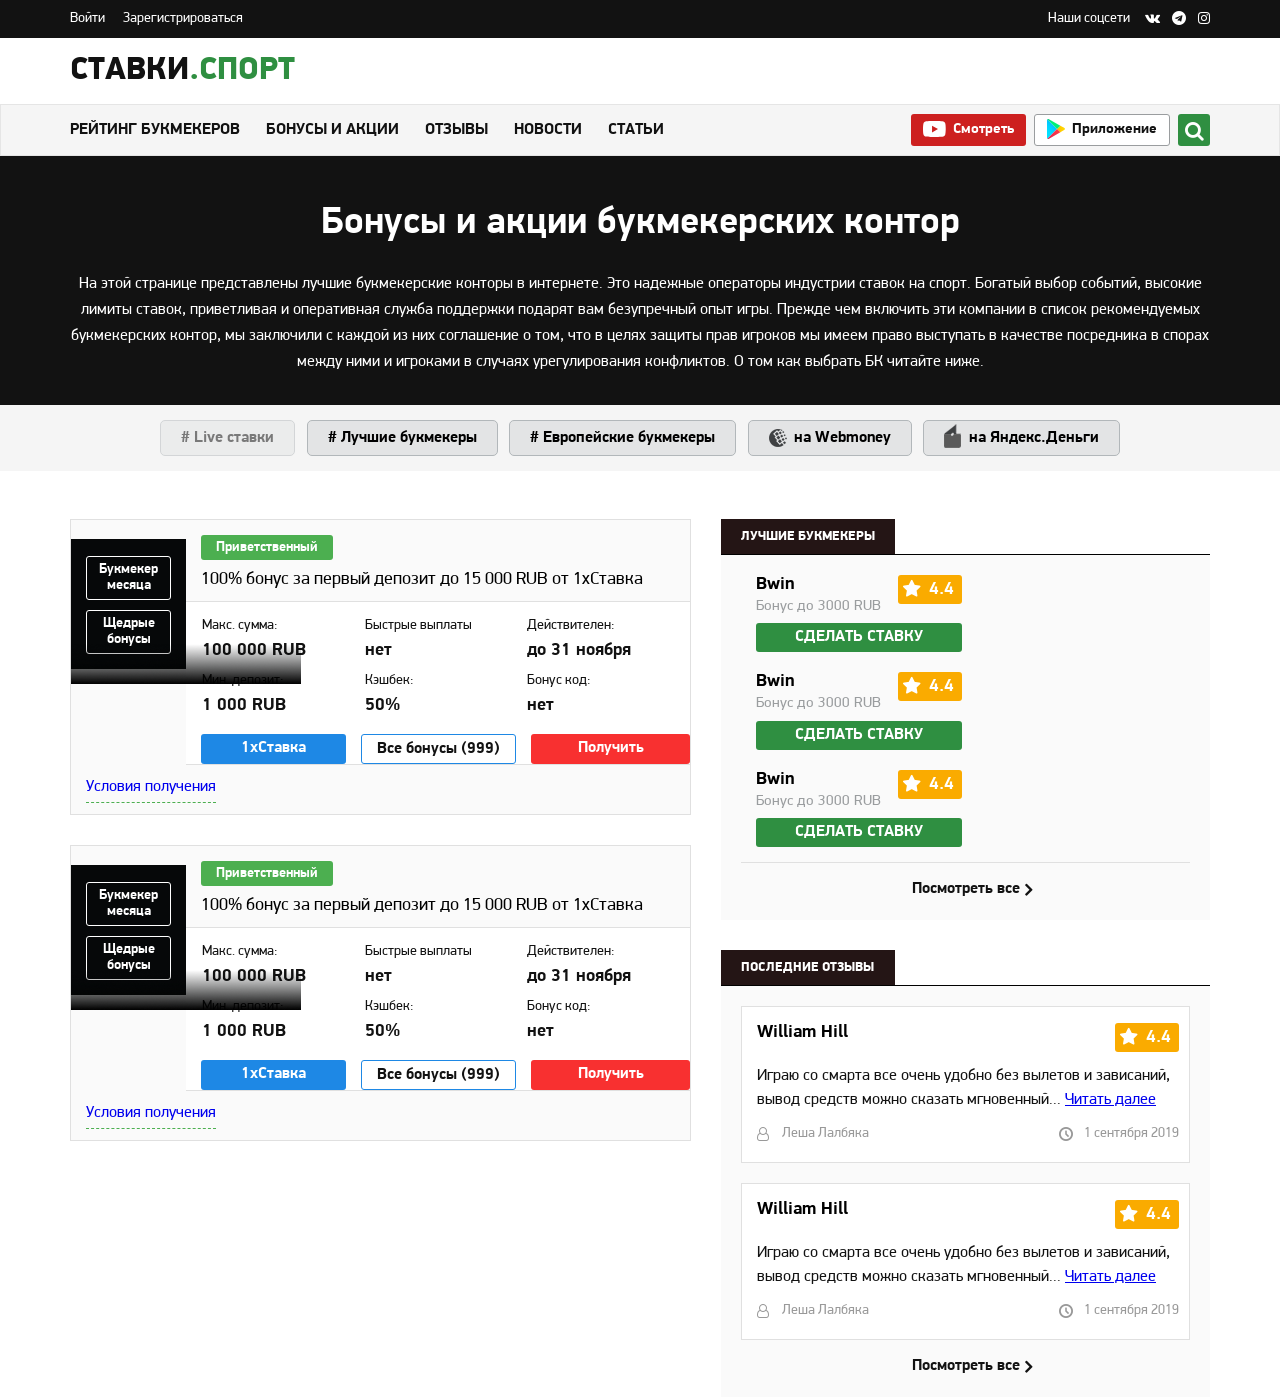
==== app/index.html @ 59873068 "init commit" ====
<!DOCTYPE html>
<html>

<head>

	<meta charset="utf-8">
	<title>Ставки на спорт</title>
	<meta name="description" content="Startup HTML template OptimizedHTML 5">
	<meta name="viewport" content="width=device-width">
	<link rel="icon" href="images/favicon.png">
	<meta property="og:image" content="images/dist/preview.jpg">
	<link rel="stylesheet" href="css/main.min.css">
</head>

<body>
	<header class="header">
		<div class="header__top">
			<div class="container">
				<div class="header__top-inner">
					<div class="header__text">
						<a href="#">Войти</a>
						<a href="#">Зарегистрироваться</a>
					</div>
					<div class="header__box">
						<div class="header__box-contact">
							Наши соцсети
						</div>
						<a class="header__box-item icon-vk" href="#"></a>
						<a class="header__box-item icon-telegram" href="#"></a>
						<a class="header__box-item icon-instagram" href="#"></a>
					</div>
				</div>
			</div>
		</div>
		<div class="header__block">
			<div class="container">
				<div class="header__block-inner">
					<div class="header__logo">
						Ставки<span>.Спорт</span>
					</div>
					<div class="header__banner">
						<a href="#">
							<img src="/images/header/banner.jpg" alt="">
						</a>
					</div>
				</div>
			</div>
		</div>
		<div class="header__menu">
			<div class="container">
				<div class="header__menu-list">
					<nav class="menu">
						<ul class="menu__list">
							<li>
								<a href="#">
									Рейтинг букмекеров
								</a>
							</li>
							<li>
								<a href="#">
									бонусы и акции
								</a>
							</li>
							<li>
								<a href="#">
									Отзывы
								</a>
							</li>
							<li>
								<a href="#">
									Новости
								</a>
							</li>
							<li>
								<a href="#">
									статьи
								</a>
							</li>
						</ul>
					</nav>
					<div class="header__items">
						<div class="header__item header__item--watch">
							<a href="#">
								<div class="header__item-icon">
									<svg width="23" height="17" viewBox="0 0 23 17" fill="none"
										xmlns="http://www.w3.org/2000/svg">
										<path
											d="M22.2801 2.52594C22.0184 1.53475 21.2473 0.754118 20.2683 0.4892C18.4937 0.0078125 11.3778 0.0078125 11.3778 0.0078125C11.3778 0.0078125 4.26196 0.0078125 2.48734 0.4892C1.50829 0.75416 0.737209 1.53475 0.475501 2.52594C0 4.32253 0 8.07095 0 8.07095C0 8.07095 0 11.8194 0.475501 13.616C0.737209 14.6071 1.50829 15.3553 2.48734 15.6202C4.26196 16.1016 11.3778 16.1016 11.3778 16.1016C11.3778 16.1016 18.4937 16.1016 20.2683 15.6202C21.2473 15.3553 22.0184 14.6071 22.2801 13.616C22.7556 11.8194 22.7556 8.07095 22.7556 8.07095C22.7556 8.07095 22.7556 4.32253 22.2801 2.52594ZM9.05051 11.4742V4.66767L14.998 8.07103L9.05051 11.4742Z"
											fill="white" />
									</svg>
								</div>
								<div class="header__item-text">
									Смотреть
								</div>
							</a>
						</div>
						<div class="header__item header__item--app">
							<a href="#">
								<div class="header__item-icon">
									<svg width="18" height="20" viewBox="0 0 18 20" fill="none"
										xmlns="http://www.w3.org/2000/svg">
										<g clip-path="url(#clip0)">
											<path
												d="M0.365229 0.319771C0.139902 0.560639 0.0078125 0.933594 0.0078125 1.40756V18.5946C0.0078125 19.0763 0.139902 19.4493 0.365229 19.6824L0.419618 19.7368L10.0465 10.1176V10.0011V9.88453L0.419618 0.265381L0.365229 0.319771Z"
												fill="url(#paint0_linear)" />
											<path
												d="M13.2555 13.3266L10.0465 10.1176V10.0011V9.88451L13.2555 6.67554L13.3254 6.71439L17.1249 8.87442C18.2127 9.48824 18.2127 10.4983 17.1249 11.1199L13.3254 13.28L13.2555 13.3266Z"
												fill="url(#paint1_linear)" />
											<path
												d="M13.3254 13.2879L10.0465 10.0012L0.365234 19.6903C0.722649 20.071 1.31317 20.1176 1.98138 19.7369L13.3254 13.2879Z"
												fill="url(#paint2_linear)" />
											<path
												d="M13.3254 6.72209L1.97356 0.273067C1.30535 -0.107658 0.714838 -0.0610378 0.357422 0.319688L10.0465 10.001L13.3254 6.72209Z"
												fill="url(#paint3_linear)" />
											<path opacity="0.2"
												d="M13.2555 13.2097L1.97361 19.6199C1.34425 19.9773 0.777038 19.954 0.419623 19.6277L0.365234 19.682L0.419623 19.7364C0.784808 20.0628 1.34425 20.0861 1.97361 19.7287L13.3254 13.2796L13.2555 13.2097Z"
												fill="black" />
											<path opacity="0.12"
												d="M0.365229 19.5731C0.139902 19.3323 0.0078125 18.9593 0.0078125 18.4854V18.6019C0.0078125 19.0836 0.139902 19.4566 0.365229 19.6897L0.419618 19.6353L0.365229 19.5731Z"
												fill="black" />
											<path opacity="0.12"
												d="M17.1249 11.0113L13.2477 13.2102L13.3176 13.2801L17.1171 11.1201C17.661 10.8093 17.9329 10.4053 17.9329 10.0012C17.8941 10.3742 17.6222 10.7316 17.1249 11.0113Z"
												fill="black" />
											<path opacity="0.25"
												d="M1.97356 0.381676L17.1249 8.99073C17.6144 9.27045 17.8941 9.62786 17.9407 10.0008C17.9407 9.59679 17.6688 9.18498 17.1249 8.88195L1.97356 0.272897C0.88577 -0.340926 0 0.171889 0 1.41507V1.53162C0 0.280667 0.89354 -0.232146 1.97356 0.381676Z"
												fill="white" />
										</g>
										<defs>
											<linearGradient id="paint0_linear" x1="9.19161" y1="1.22978" x2="-3.84815"
												y2="14.2696" gradientUnits="userSpaceOnUse">
												<stop stop-color="#00A0FF" />
												<stop offset="0.00657445" stop-color="#00A1FF" />
												<stop offset="0.2601" stop-color="#00BEFF" />
												<stop offset="0.5122" stop-color="#00D2FF" />
												<stop offset="0.7604" stop-color="#00DFFF" />
												<stop offset="1" stop-color="#00E3FF" />
											</linearGradient>
											<linearGradient id="paint1_linear" x1="18.5424" y1="10.0033" x2="-0.258334"
												y2="10.0033" gradientUnits="userSpaceOnUse">
												<stop stop-color="#FFE000" />
												<stop offset="0.4087" stop-color="#FFBD00" />
												<stop offset="0.7754" stop-color="#FFA500" />
												<stop offset="1" stop-color="#FF9C00" />
											</linearGradient>
											<linearGradient id="paint2_linear" x1="11.5438" y1="11.7864" x2="-6.13918"
												y2="29.4693" gradientUnits="userSpaceOnUse">
												<stop stop-color="#FF3A44" />
												<stop offset="1" stop-color="#C31162" />
											</linearGradient>
											<linearGradient id="paint3_linear" x1="-2.07666" y1="-5.40083" x2="5.81959"
												y2="2.49534" gradientUnits="userSpaceOnUse">
												<stop stop-color="#32A071" />
												<stop offset="0.0685" stop-color="#2DA771" />
												<stop offset="0.4762" stop-color="#15CF74" />
												<stop offset="0.8009" stop-color="#06E775" />
												<stop offset="1" stop-color="#00F076" />
											</linearGradient>
											<clipPath id="clip0">
												<rect width="18" height="20" fill="white" />
											</clipPath>
										</defs>
									</svg>
								</div>
								<div class="header__item-text">
									Приложение
								</div>
							</a>
						</div>
						<button class="icon-search">
						</button>
					</div>
				</div>
			</div>
		</div>
	</header>

	<section>
		<div class="box">
			<div class="container">
				<div class="box__inner">
					<h1>
						Бонусы и акции букмекерских контор
					</h1>
					<div class="box__text">
						На этой странице представлены лучшие букмекерские конторы в интернете. Это надежные операторы
						индустрии
						ставок на спорт. Богатый выбор событий, высокие лимиты ставок, приветливая и оперативная служба
						поддержки
						подарят вам безупречный опыт игры. Прежде чем включить эти компании в список рекомендуемых
						букмекерских
						контор, мы заключили с каждой из них соглашение о том, что в целях защиты прав игроков мы имеем
						право
						выступать в качестве посредника в спорах между ними и игроками в случаях урегулирования
						конфликтов.
						О
						том
						как выбрать БК читайте ниже.
					</div>
				</div>
			</div>
		</div>
		<div class="box__menu">
			<div class="container">
				<div class="box__tabs">
					<div class="tabs">
						<span class="tab active" data-id="1"># Live ставки</span>
						<span class="tab" data-id="2"># Лучшие букмекеры</span>
						<span class="tab" data-id="3"># Европейские букмекеры</span>
						<span class="tab icon" data-id="4">на Webmoney</span>
						<span class="tab icon" data-id="5">на Яндекс.Деньги</span>
					</div>
				</div>

			</div>
		</div>
		<div class="product__page">
			<div class="container">
				<div class="product_content">
					<div class="tab-item active-tab" id="1">
						<div class="product_card">
							<div class="product_card__row">
								<div class="product_card__thumb">
									<div class="product_card__thumb-image">
										<img src="/images/tab/thumb_logo.jpg" alt="">
									</div>
									<div class="product_card__thumb-buttons">
										<div class="product_card__thumb-button">
											<a href="#">Букмекер месяца</a>
										</div>
										<div class="product_card__thumb-button">
											<a href="#">Щедрые бонусы</a>
										</div>
									</div>
								</div>
								<div class="product_card__content">
									<div class="product_card__head">
										<div class="product_card__tags">
											<a href="#">Приветственный</a>
											<h2>100% бонус за первый депозит до 15 000 RUB от 1xСтавка</h2>
										</div>
									</div>
									<div class="product_card__main">
										<div class="product_card__text">
											<span>Макс. сумма:</span>
											<span class="main">100 000 RUB</span>
										</div>
										<div class="product_card__text">
											<span>Быстрые выплаты</span>
											<span class="main">нет</span>
										</div>
										<div class="product_card__text">
											<span>Действителен:</span>
											<span class="main">до 31 ноября</span>
										</div>
										<div class="product_card__text">
											<span>Мин. депозит:</span>
											<span class="main">1 000 RUB</span>
										</div>
										<div class="product_card__text">
											<span>Кэшбек:</span>
											<span class="main">50%</span>
										</div>
										<div class="product_card__text">
											<span>Бонус код:</span>
											<span class="main">нет</span>
										</div>
									</div>

									<div class="product_card__footer">
										<a class="product_card__button product_card__button--blue" href="#">1xСтавка</a>
										<a class="product_card__button product_card__button--border" href="#">Все
											бонусы (999)</a>
										<a class="product_card__button product_card__button--red" href="#">Получить</a>
									</div>
								</div>
							</div>
							<div class="product_card__row product_card__row--footer">
								<a href="#">Условия получения</a>
							</div>
						</div>
						<div class="product_card">
							<div class="product_card__row">
								<div class="product_card__thumb">
									<div class="product_card__thumb-image">
										<img src="/images/tab/thumb_logo.jpg" alt="">
									</div>
									<div class="product_card__thumb-buttons">
										<div class="product_card__thumb-button">
											<a href="#">Букмекер месяца</a>
										</div>
										<div class="product_card__thumb-button">
											<a href="#">Щедрые бонусы</a>
										</div>
									</div>
								</div>
								<div class="product_card__content">
									<div class="product_card__head">
										<div class="product_card__tags">
											<a href="#">Приветственный</a>
											<h2>100% бонус за первый депозит до 15 000 RUB от 1xСтавка</h2>
										</div>
									</div>
									<div class="product_card__main">
										<div class="product_card__text">
											<span>Макс. сумма:</span>
											<span class="main">100 000 RUB</span>
										</div>
										<div class="product_card__text">
											<span>Быстрые выплаты</span>
											<span class="main">нет</span>
										</div>
										<div class="product_card__text">
											<span>Действителен:</span>
											<span class="main">до 31 ноября</span>
										</div>
										<div class="product_card__text">
											<span>Мин. депозит:</span>
											<span class="main">1 000 RUB</span>
										</div>
										<div class="product_card__text">
											<span>Кэшбек:</span>
											<span class="main">50%</span>
										</div>
										<div class="product_card__text">
											<span>Бонус код:</span>
											<span class="main">нет</span>
										</div>
									</div>

									<div class="product_card__footer">
										<a class="product_card__button product_card__button--blue" href="#">1xСтавка</a>
										<a class="product_card__button product_card__button--border" href="#">Все
											бонусы (999)</a>
										<a class="product_card__button product_card__button--red" href="#">Получить</a>
									</div>
								</div>
							</div>
							<div class="product_card__row product_card__row--footer">
								<a href="#">Условия получения</a>
							</div>
						</div>
					</div>
					<div class="tab-item" id="2">
						<div class="product_card">
							<div class="product_card__row">
								<div class="product_card__thumb">
									<div class="product_card__thumb-image">
										<img src="/images/tab/thumb_logo.jpg" alt="">
									</div>
									<div class="product_card__thumb-buttons">
										<div class="product_card__thumb-button">
											<a href="#">Букмекер месяца</a>
										</div>
										<div class="product_card__thumb-button">
											<a href="#">Щедрые бонусы</a>
										</div>
									</div>
								</div>
								<div class="product_card__content">
									<div class="product_card__head">
										<div class="product_card__tags">
											<a href="#">Приветственный</a>
											<h2>100% бонус за первый депозит до 15 000 RUB от 1xСтавка</h2>
										</div>
									</div>
									<div class="product_card__main">
										<div class="product_card__text">
											<span>Макс. сумма:</span>
											<span class="main">100 000 RUB</span>
										</div>
										<div class="product_card__text">
											<span>Быстрые выплаты</span>
											<span class="main">нет</span>
										</div>
										<div class="product_card__text">
											<span>Действителен:</span>
											<span class="main">до 31 ноября</span>
										</div>
										<div class="product_card__text">
											<span>Мин. депозит:</span>
											<span class="main">1 000 RUB</span>
										</div>
										<div class="product_card__text">
											<span>Кэшбек:</span>
											<span class="main">50%</span>
										</div>
										<div class="product_card__text">
											<span>Бонус код:</span>
											<span class="main">нет</span>
										</div>
									</div>

									<div class="product_card__footer">
										<a class="product_card__button product_card__button--blue" href="#">1xСтавка</a>
										<a class="product_card__button product_card__button--border" href="#">Все
											бонусы (999)</a>
										<a class="product_card__button product_card__button--red" href="#">Получить</a>
									</div>
								</div>
							</div>
							<div class="product_card__row product_card__row--footer">
								<a href="#">Условия получения</a>
							</div>
						</div>
					</div>
					<div class="tab-item" id="3">
						<div class="product_card">
							<div class="product_card__row">
								<div class="product_card__thumb">
									<div class="product_card__thumb-image">
										<img src="/images/tab/thumb_logo.jpg" alt="">
									</div>
									<div class="product_card__thumb-buttons">
										<div class="product_card__thumb-button">
											<a href="#">Букмекер месяца</a>
										</div>
										<div class="product_card__thumb-button">
											<a href="#">Щедрые бонусы</a>
										</div>
									</div>
								</div>
								<div class="product_card__content">
									<div class="product_card__head">
										<div class="product_card__tags">
											<a href="#">Приветственный</a>
											<h2>100% бонус за первый депозит до 15 000 RUB от 1xСтавка</h2>
										</div>
									</div>
									<div class="product_card__main">
										<div class="product_card__text">
											<span>Макс. сумма:</span>
											<span class="main">100 000 RUB</span>
										</div>
										<div class="product_card__text">
											<span>Быстрые выплаты</span>
											<span class="main">нет</span>
										</div>
										<div class="product_card__text">
											<span>Действителен:</span>
											<span class="main">до 31 ноября</span>
										</div>
										<div class="product_card__text">
											<span>Мин. депозит:</span>
											<span class="main">1 000 RUB</span>
										</div>
										<div class="product_card__text">
											<span>Кэшбек:</span>
											<span class="main">50%</span>
										</div>
										<div class="product_card__text">
											<span>Бонус код:</span>
											<span class="main">нет</span>
										</div>
									</div>

									<div class="product_card__footer">
										<a class="product_card__button product_card__button--blue" href="#">1xСтавка</a>
										<a class="product_card__button product_card__button--border" href="#">Все
											бонусы (999)</a>
										<a class="product_card__button product_card__button--red" href="#">Получить</a>
									</div>
								</div>
							</div>
							<div class="product_card__row product_card__row--footer">
								<a href="#">Условия получения</a>
							</div>
						</div>
					</div>
					<div class="tab-item" id="4">

					</div>
					<div class="tab-item" id="5">

					</div>

					<div class="product_aside">
						<div class="product_aside__card">
							<div class="product_aside__card-title">
								Лучшие букмекеры
							</div>
							<div class="product_aside__content">
								<div class="product_aside__box">
									<a href="#" class="product_aside__box-image">
										<img src="/images/aside/logo.jpg" alt="">
									</a>
									<div class="product_aside__box-info">
										<div class="product_aside__box-line">
											<div class="product_aside__box-line-text">
												<h4>Bwin</h4>
											</div>
											<span>4.4</span>
										</div>
										<p>
											Бонус до 3000 RUB
										</p>
										<a href="#">
											Сделать ставку
										</a>
									</div>
								</div>
								<div class="product_aside__box">
									<a href="#" class="product_aside__box-image">
										<img src="/images/aside/logo.jpg" alt="">
									</a>
									<div class="product_aside__box-info">
										<div class="product_aside__box-line">
											<h4>Bwin</h4>
											<span>4.4</span>
										</div>
										<p>
											Бонус до 3000 RUB
										</p>
										<a href="#">
											Сделать ставку
										</a>
									</div>
								</div>
								<div class="product_aside__box last">
									<a href="#" class="product_aside__box-image">
										<img src="/images/aside/logo.jpg" alt="">
									</a>
									<div class="product_aside__box-info">
										<div class="product_aside__box-line">
											<h4>Bwin</h4>
											<span>4.4</span>
										</div>
										<p>
											Бонус до 3000 RUB
										</p>
										<a href="#">
											Сделать ставку
										</a>
									</div>
								</div>
								<div class="product_aside__row">
									<a href="#">
										Посмотреть все
									</a>
								</div>
							</div>
						</div>
						<div class="product_aside__card product_aside__card--feedbacks">
							<div class="product_aside__card-title">
								Последние отзывы
							</div>
							<div class="product_aside__content">
								<div class="product_aside__box">
									<div class="product_aside__box-info">
										<div class="product_aside__box-line">
											<div class="product_aside__box-line-text">
												<h4>William Hill</h4>
											</div>
											<span>4.4</span>
										</div>
										<p>
											Играю со смарта все очень удобно без вылетов и зависаний, вывод средств
											можно сказать мгновенный... <a href="#">Читать далее</a>
										</p>
										<div class="product_aside__box-footer">
											<div class="product_aside__box-footer_user">
												Леша Лалбяка
											</div>
											<div class="product_aside__box-footer_date">
												1 сентября 2019
											</div>
										</div>
									</div>
								</div>
								<div class="product_aside__box">
									<div class="product_aside__box-info">
										<div class="product_aside__box-line">
											<div class="product_aside__box-line-text">
												<h4>William Hill</h4>
											</div>
											<span>4.4</span>
										</div>
										<p>
											Играю со смарта все очень удобно без вылетов и зависаний, вывод средств
											можно сказать мгновенный... <a href="#">Читать далее</a>
										</p>
										<div class="product_aside__box-footer">
											<div class="product_aside__box-footer_user">
												Леша Лалбяка
											</div>
											<div class="product_aside__box-footer_date">
												1 сентября 2019
											</div>
										</div>
									</div>
								</div>

								<div class="product_aside__row">
									<a href="#">
										Посмотреть все
									</a>
								</div>
							</div>










						</div>
					</div>
				</div>
			</div>


	</section>
	<script src="https://code.jquery.com/jquery-3.5.1.min.js"></script>
	<script src="js/app.min.js"></script>
</body>

</html>
---- app/css/main.min.css ----
@charset "UTF-8";@font-face{font-family:'PF Din Display Pro';src:url(../fonts/PFDinDisplayPro-Regular.woff2);font-weight:400;font-style:normal}@font-face{font-family:'PF Din Display Pro';src:url(../fonts/PFDinDisplayPro-Bold.woff2);font-weight:700;font-style:normal}@font-face{font-family:'PF Din Display Pro';src:url(../fonts/PFDinDisplayPro-Black.woff2);font-weight:900;font-style:normal}@font-face{font-family:icomoon;src:url(../fonts/icomoon.eot?t0ttb6);src:url(../fonts/icomoon.eot?t0ttb6#iefix) format("embedded-opentype"),url(../fonts/icomoon.ttf?t0ttb6) format("truetype"),url(../fonts/icomoon.woff?t0ttb6) format("woff"),url(../fonts/icomoon.svg?t0ttb6#icomoon) format("svg");font-weight:400;font-style:normal;font-display:block}[class*=" icon-"],[class^=icon-]{font-family:icomoon!important;speak:never;font-style:normal;font-weight:400;font-variant:normal;text-transform:none;line-height:1;-webkit-font-smoothing:antialiased;-moz-osx-font-smoothing:grayscale}.icon-search:before{content:"\f002"}.icon-star:before{content:"\f005"}.icon-hdd-o:before{content:"\f0a0"}.icon-angle-right:before{content:"\f105"}.icon-instagram:before{content:"\f16d"}.icon-vk:before{content:"\f189"}.icon-user-o:before{content:"\f2c0"}.icon-telegram:before{content:"\f2c6"}.icon-clock:before{content:"\e94e"}.icon-youtube:before{content:"\ea9d"}*{-webkit-box-sizing:border-box;box-sizing:border-box}body{font-family:'PF Din Display Pro'}.container{max-width:1140px;margin:0 auto}a{display:inline-block;text-decoration:none}html{line-height:1.15;-webkit-text-size-adjust:100%}body{margin:0}main{display:block}h1{font-size:2em;margin:.67em 0}hr{-webkit-box-sizing:content-box;box-sizing:content-box;height:0;overflow:visible}pre{font-family:monospace,monospace;font-size:1em}a{background-color:transparent}abbr[title]{border-bottom:none;text-decoration:underline;-webkit-text-decoration:underline dotted;text-decoration:underline dotted}b,strong{font-weight:bolder}code,kbd,samp{font-family:monospace,monospace;font-size:1em}small{font-size:80%}sub,sup{font-size:75%;line-height:0;position:relative;vertical-align:baseline}sub{bottom:-.25em}sup{top:-.5em}img{border-style:none}button,input,optgroup,select,textarea{font-family:inherit;font-size:100%;line-height:1.15;margin:0}button,input{overflow:visible}button,select{text-transform:none}[type=button],[type=reset],[type=submit],button{-webkit-appearance:button}[type=button]::-moz-focus-inner,[type=reset]::-moz-focus-inner,[type=submit]::-moz-focus-inner,button::-moz-focus-inner{border-style:none;padding:0}[type=button]:-moz-focusring,[type=reset]:-moz-focusring,[type=submit]:-moz-focusring,button:-moz-focusring{outline:1px dotted ButtonText}fieldset{padding:.35em .75em .625em}legend{-webkit-box-sizing:border-box;box-sizing:border-box;color:inherit;display:table;max-width:100%;padding:0;white-space:normal}progress{vertical-align:baseline}textarea{overflow:auto}[type=checkbox],[type=radio]{-webkit-box-sizing:border-box;box-sizing:border-box;padding:0}[type=number]::-webkit-inner-spin-button,[type=number]::-webkit-outer-spin-button{height:auto}[type=search]{-webkit-appearance:textfield;outline-offset:-2px}[type=search]::-webkit-search-decoration{-webkit-appearance:none}::-webkit-file-upload-button{-webkit-appearance:button;font:inherit}details{display:block}summary{display:list-item}template{display:none}[hidden]{display:none}.box{background-color:#121212}.box__inner{text-align:center;padding-top:20px;padding-bottom:30px}.box__inner h1{color:#fff;font-size:38px}.box__text{color:#fff;font-size:16px;line-height:26px}.box__menu{background-color:#f5f5f5;padding:15px 0}.box__tabs{max-width:960px;margin:0 auto}.box__tabs .tabs{display:-webkit-box;display:-ms-flexbox;display:flex;-webkit-box-pack:justify;-ms-flex-pack:justify;justify-content:space-between}.box__tabs .tabs span{padding:8px 20px;background-color:#e3e4e5;border:1px solid #b2b7ba;border-radius:5px;font-weight:700}.box__tabs .tabs span:hover{background-color:#1e88e5 opacity .9;border:1px solid #1e88e5;cursor:pointer}.box__tabs .tabs span.tab.active{opacity:.5}.box__tabs .tabs span.tab.icon{padding-left:45px;position:relative}.box__tabs .tabs span.tab.icon::before{content:'';position:absolute;background-image:url(../images/box_menu/icon1.png);background-repeat:no-repeat;width:18px;height:18px;left:20px}.box__tabs .tabs span.tab.icon:last-child::before{background-image:url(../images/box_menu/icon2.png);width:17px;height:24px;bottom:7px}.header__top{background-color:#121212}.header__top-inner{color:#fff;display:-webkit-box;display:-ms-flexbox;display:flex;-webkit-box-pack:justify;-ms-flex-pack:justify;justify-content:space-between;font-size:14px;height:38px;-webkit-box-align:center;-ms-flex-align:center;align-items:center}.header__text a{color:#fff}.header__text a:last-child{margin-left:15px}.header__box{display:-webkit-box;display:-ms-flexbox;display:flex}.header__box-item{color:#fff;font-family:icomoon;padding-left:12px;font-size:14px}.header__box-item.icon-vk{padding-left:15px}.header__block-inner{display:-webkit-box;display:-ms-flexbox;display:flex;-webkit-box-pack:justify;-ms-flex-pack:justify;justify-content:space-between;-webkit-box-align:center;-ms-flex-align:center;align-items:center;margin-top:15px;padding-bottom:14px}.header__logo{font-size:32px;color:#121212;text-transform:uppercase;font-weight:900}.header__logo span{color:#2f8f41}.header__menu{background-color:#f5f5f5;border:1px solid #e5e5e5}.header__menu-list{display:-webkit-box;display:-ms-flexbox;display:flex;-webkit-box-pack:justify;-ms-flex-pack:justify;justify-content:space-between;-webkit-box-align:center;-ms-flex-align:center;align-items:center}.header__items{display:-webkit-box;display:-ms-flexbox;display:flex;-webkit-box-align:center;-ms-flex-align:center;align-items:center}.header__items button{width:32px;height:32px;background-color:#2f8f41;outline:0;border-radius:3px;cursor:pointer;border:none}.header__items .icon-search{color:#fff;font-size:20px}.header__item--app a{background-color:#fff;border:1px solid #9a9d9f;color:#121212}.header__item--watch a{background-color:#cd201f;color:#fff}.header__item a{display:-webkit-box;display:-ms-flexbox;display:flex;margin-right:8px;height:32px;-webkit-box-align:center;-ms-flex-align:center;align-items:center;border-radius:3px}.header__item-text{padding-right:12px;padding-left:7px;font-weight:700;font-size:15px}.header__item-icon{padding-left:12px;margin-top:4px}.menu__list{display:-webkit-box;display:-ms-flexbox;display:flex;list-style:none;padding:0;font-weight:700;text-transform:uppercase}.menu__list a{color:#121212}.menu__list li+li{margin-left:26px}.product_content{display:-webkit-box;display:-ms-flexbox;display:flex;margin-top:48px}.product_content .tab-item{display:none}.product_content .tab-item.active-tab{display:-webkit-box;display:-ms-flexbox;display:flex;-webkit-box-orient:vertical;-webkit-box-direction:normal;-ms-flex-direction:column;flex-direction:column}.product_card{border:1px solid #e0e0e0;background-color:#fafafa}.product_card+.product_card{margin-top:30px}.product_card__row{display:-webkit-box;display:-ms-flexbox;display:flex}.product_card__row--footer{margin-top:7px;margin-left:15px;margin-bottom:11px}.product_card__row--footer a{font-size:16px;line-height:30px;border-bottom:1px dashed #4caf50}.product_card__thumb{display:block;text-align:center}.product_card__thumb-image{position:relative}.product_card__thumb-image::after{content:'';position:absolute;background-image:url(../images/tab/thumb_bg.png);background-repeat:no-repeat;display:block;width:230px;height:160px;top:5px}.product_card__thumb-buttons{background-color:#060809;padding:17px 15px 15px}.product_card__thumb-button:last-child{margin-top:10px}.product_card__thumb-button a{color:#fff;text-decoration:none;font-weight:700;font-size:14px;border:1px solid #fff;border-radius:3px;padding:5px 12px;width:100%}.product_card__content{background-color:#fff;border-bottom:1px solid #e0e0e0}.product_card__head{border-bottom:1px solid #e0e0e0;padding:15px 15px 10px;background-color:#fafafa}.product_card__tags a{color:#fff;font-weight:700;background-color:#fff;background-color:#4caf50;padding:0 15px;line-height:25px;border-radius:3px;font-size:14px;margin-bottom:10px}.product_card__tags h2{font-size:18px;font-weight:400;margin:0}.product_card__main{background-color:#fff;display:-webkit-box;display:-ms-flexbox;display:flex;-ms-flex-wrap:wrap;flex-wrap:wrap;padding-left:16px;padding-top:6px;padding-bottom:16px}.product_card__text{display:-webkit-box;display:-ms-flexbox;display:flex;-webkit-box-orient:vertical;-webkit-box-direction:normal;-ms-flex-direction:column;flex-direction:column;-webkit-box-flex:33%;-ms-flex:33%;flex:33%;margin-top:5px}.product_card__text span{font-size:14px;color:#121212;line-height:25px}.product_card__text span.main{color:#121212;font-size:18px;font-weight:700}.product_card__footer{display:-webkit-box;display:-ms-flexbox;display:flex}.product_card__button{font-size:16px;font-weight:700;border-radius:3px;text-align:center;margin-left:15px}.product_card__button--blue{background-color:#1e88e5;color:#fff;padding:5px 0;width:145px}.product_card__button--border{background-color:#fff;border:1px solid #1e88e5;color:#121212;width:155px;padding:5px 0}.product_card__button--red{background-color:#f83030;color:#fff;padding:5px 0;width:159px}.product_aside .last{padding-bottom:15px;border-bottom:1px solid #e0e0e0}.product_aside__card{margin-left:30px}.product_aside__card--feedbacks{margin-top:30px}.product_aside__card--feedbacks .product_aside__box{display:block;background-color:#fff;border:1px solid #e0e0e0}.product_aside__card--feedbacks .product_aside__box-line{margin-top:16px}.product_aside__card--feedbacks .product_aside__box-info{padding-right:10px}.product_aside__card--feedbacks .product_aside__box-info p{font-size:16px;color:#121212;line-height:24px;margin-top:12px}.product_aside__card--feedbacks .product_aside__box-info p a{text-decoration:underline}.product_aside__card--feedbacks .product_aside__box-footer{margin-top:14px;display:-webkit-box;display:-ms-flexbox;display:flex;-webkit-box-pack:justify;-ms-flex-pack:justify;justify-content:space-between;padding-bottom:20px}.product_aside__card--feedbacks .product_aside__box-footer_date,.product_aside__card--feedbacks .product_aside__box-footer_user{position:relative;font-size:14px;color:#999;padding-left:25px}.product_aside__card--feedbacks .product_aside__box-footer_date::before,.product_aside__card--feedbacks .product_aside__box-footer_user::before{font-size:14px;color:#999;position:absolute;font-family:icomoon;left:0}.product_aside__card--feedbacks .product_aside__box-footer_user::before{content:"\f2c0"}.product_aside__card--feedbacks .product_aside__box-footer_date::before{content:"\e94e"}.product_aside__card-title{background-color:#241515;font-size:13px;line-height:35px;font-weight:900;color:#fff;padding:0 20px;text-transform:uppercase;max-width:174px}.product_aside__content{padding-top:20px;padding-right:20px;padding-left:20px;background-color:#fafafa;border-top:1px solid #000}.product_aside__box{display:-webkit-box;display:-ms-flexbox;display:flex}.product_aside__box+.product_aside__box{margin-top:20px}.product_aside__box-info{margin-left:15px}.product_aside__box-info p{margin:0;margin-top:-6px;font-size:15px;color:#9a9d9f}.product_aside__box-info>a{margin-top:8px;font-size:16px;color:#fff;background-color:#2f8f41;border-radius:3px;line-height:19px;padding:5px;width:100%;text-transform:uppercase;font-weight:700;text-align:center}.product_aside__box-line{display:-webkit-box;display:-ms-flexbox;display:flex;-webkit-box-pack:justify;-ms-flex-pack:justify;justify-content:space-between}.product_aside__box-line h4{margin:0;font-size:18px;font-weight:700}.product_aside__box-line span{font-size:18px;font-weight:700;line-height:21px;background-color:#faab00;border-radius:3px;padding:4px 8px 4px 31px;color:#fff;text-align:center;position:relative;margin-left:103px}.product_aside__box-line span::before{content:"\f005";font-family:icomoon;position:absolute;font-size:18px;color:#fff;left:5px}.product_aside__row{padding-top:15px;padding-bottom:20px;text-align:center}.product_aside__row a{font-size:16px;font-weight:700;color:#121212;position:relative;line-height:22px}.product_aside__row a::after{content:'\f105';font-family:icomoon;position:absolute;right:-12px;font-size:20px}
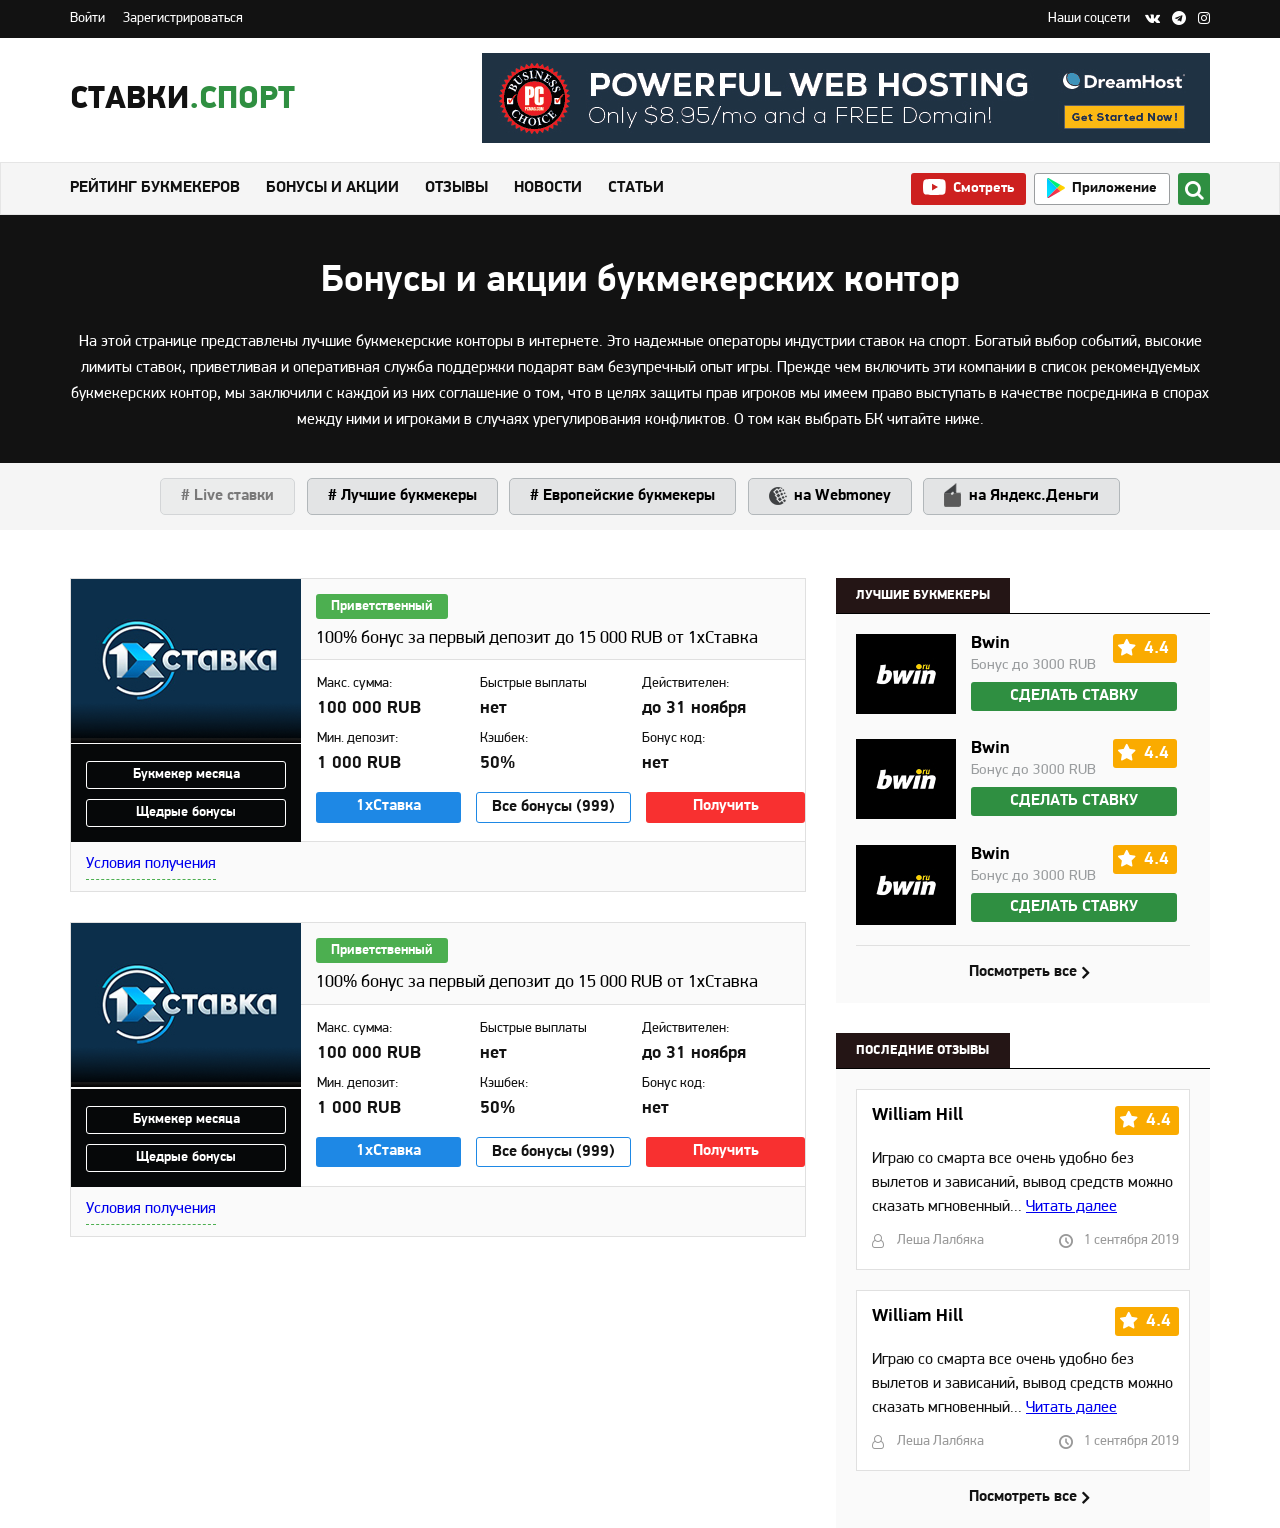
==== commit 1b875542: "fix img" ====
--- a/app/index.html
+++ b/app/index.html
@@ -40,7 +40,7 @@
 					</div>
 					<div class="header__banner">
 						<a href="#">
-							<img src="/images/header/banner.jpg" alt="">
+							<img src="images/header/banner.jpg" alt="">
 						</a>
 					</div>
 				</div>
@@ -221,7 +221,7 @@
 							<div class="product_card__row">
 								<div class="product_card__thumb">
 									<div class="product_card__thumb-image">
-										<img src="/images/tab/thumb_logo.jpg" alt="">
+										<img src="images/tab/thumb_logo.jpg" alt="">
 									</div>
 									<div class="product_card__thumb-buttons">
 										<div class="product_card__thumb-button">
@@ -282,7 +282,7 @@
 							<div class="product_card__row">
 								<div class="product_card__thumb">
 									<div class="product_card__thumb-image">
-										<img src="/images/tab/thumb_logo.jpg" alt="">
+										<img src="images/tab/thumb_logo.jpg" alt="">
 									</div>
 									<div class="product_card__thumb-buttons">
 										<div class="product_card__thumb-button">
@@ -345,7 +345,7 @@
 							<div class="product_card__row">
 								<div class="product_card__thumb">
 									<div class="product_card__thumb-image">
-										<img src="/images/tab/thumb_logo.jpg" alt="">
+										<img src="images/tab/thumb_logo.jpg" alt="">
 									</div>
 									<div class="product_card__thumb-buttons">
 										<div class="product_card__thumb-button">
@@ -408,7 +408,7 @@
 							<div class="product_card__row">
 								<div class="product_card__thumb">
 									<div class="product_card__thumb-image">
-										<img src="/images/tab/thumb_logo.jpg" alt="">
+										<img src="images/tab/thumb_logo.jpg" alt="">
 									</div>
 									<div class="product_card__thumb-buttons">
 										<div class="product_card__thumb-button">
@@ -481,7 +481,7 @@
 							<div class="product_aside__content">
 								<div class="product_aside__box">
 									<a href="#" class="product_aside__box-image">
-										<img src="/images/aside/logo.jpg" alt="">
+										<img src="images/aside/logo.jpg" alt="">
 									</a>
 									<div class="product_aside__box-info">
 										<div class="product_aside__box-line">
@@ -500,7 +500,7 @@
 								</div>
 								<div class="product_aside__box">
 									<a href="#" class="product_aside__box-image">
-										<img src="/images/aside/logo.jpg" alt="">
+										<img src="images/aside/logo.jpg" alt="">
 									</a>
 									<div class="product_aside__box-info">
 										<div class="product_aside__box-line">
@@ -517,7 +517,7 @@
 								</div>
 								<div class="product_aside__box last">
 									<a href="#" class="product_aside__box-image">
-										<img src="/images/aside/logo.jpg" alt="">
+										<img src="images/aside/logo.jpg" alt="">
 									</a>
 									<div class="product_aside__box-info">
 										<div class="product_aside__box-line">
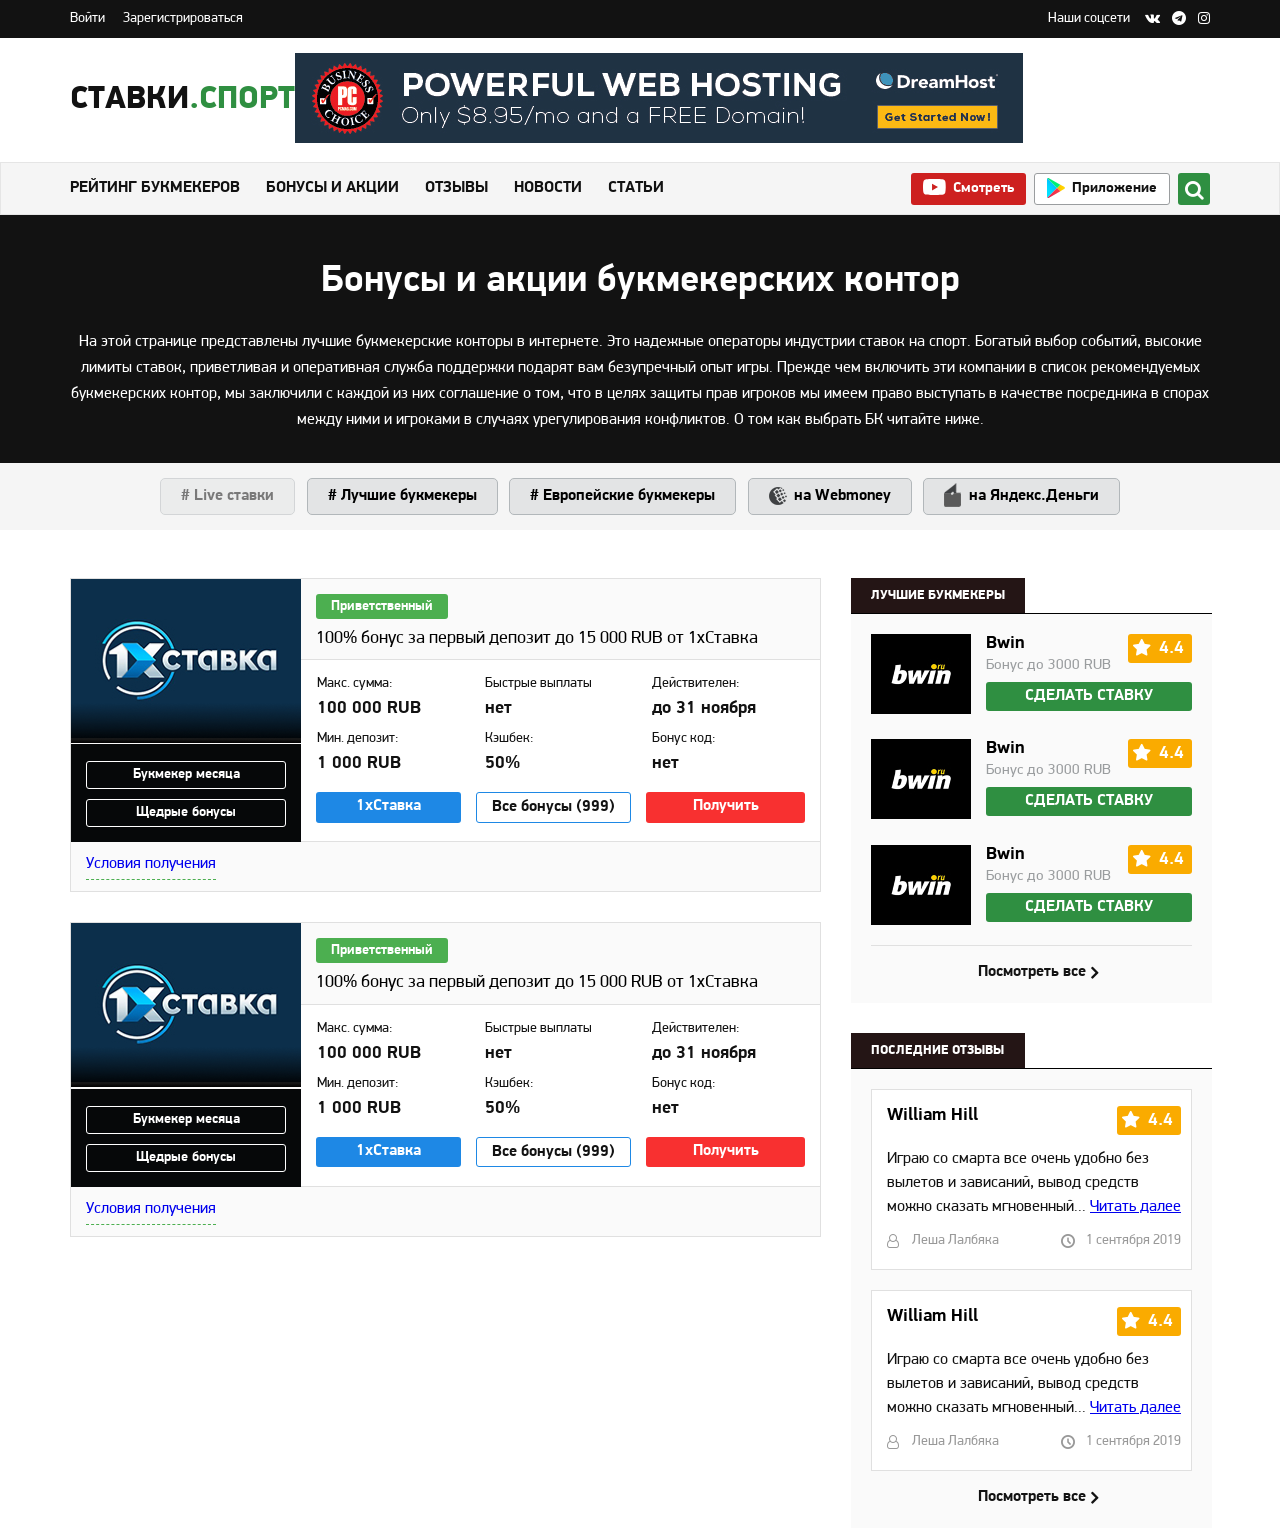
==== commit 7dd58686: "add adaptive" ====
--- a/app/index.html
+++ b/app/index.html
@@ -37,6 +37,13 @@
 				<div class="header__block-inner">
 					<div class="header__logo">
 						Ставки<span>.Спорт</span>
+					</div>
+					<div class="menu-burger__header">
+						<span></span>
+					</div>
+					<div class="search__icon"></div>
+					<div class="search__input">
+						<input type="text" placeholder="Search..">
 					</div>
 					<div class="header__banner">
 						<a href="#">
@@ -52,27 +59,27 @@
 					<nav class="menu">
 						<ul class="menu__list">
 							<li>
-								<a href="#">
+								<a class="menu__item" href="#">
 									Рейтинг букмекеров
 								</a>
 							</li>
 							<li>
-								<a href="#">
+								<a class="menu__item" href="#">
 									бонусы и акции
 								</a>
 							</li>
 							<li>
-								<a href="#">
+								<a class="menu__item" href="#">
 									Отзывы
 								</a>
 							</li>
 							<li>
-								<a href="#">
+								<a class="menu__item" href="#">
 									Новости
 								</a>
 							</li>
 							<li>
-								<a href="#">
+								<a class="menu__item" href="#">
 									статьи
 								</a>
 							</li>
@@ -196,6 +203,9 @@
 						том
 						как выбрать БК читайте ниже.
 					</div>
+					<div class="box__dots">
+						...
+					</div>
 				</div>
 			</div>
 		</div>
@@ -236,7 +246,10 @@
 									<div class="product_card__head">
 										<div class="product_card__tags">
 											<a href="#">Приветственный</a>
-											<h2>100% бонус за первый депозит до 15 000 RUB от 1xСтавка</h2>
+											<div class="product_card__tags-row">
+												<img src="images/tab/thumb_logo.jpg" alt="">
+												<h2>100% бонус за первый депозит до 15 000 RUB от 1xСтавка</h2>
+											</div>
 										</div>
 									</div>
 									<div class="product_card__main">
@@ -276,6 +289,13 @@
 							</div>
 							<div class="product_card__row product_card__row--footer">
 								<a href="#">Условия получения</a>
+								<div class="product_card__row--footer-text">
+									<span>1. Бонусы активируются в личном кабинете в течение 3 дней.</span>
+									<span>2. Срок отыгрыша денежной части бонуса 14 дней.</span>
+									<span>3. Максимально допустимый выигрыш с бонуса для вывода 3 750 RUB.</span>
+									<span>4. Ставка во время отыгрыша - не более 350 RUB.</span>
+
+								</div>
 							</div>
 						</div>
 						<div class="product_card">
@@ -297,7 +317,10 @@
 									<div class="product_card__head">
 										<div class="product_card__tags">
 											<a href="#">Приветственный</a>
-											<h2>100% бонус за первый депозит до 15 000 RUB от 1xСтавка</h2>
+											<div class="product_card__tags-row">
+												<img src="images/tab/thumb_logo.jpg" alt="">
+												<h2>100% бонус за первый депозит до 15 000 RUB от 1xСтавка</h2>
+											</div>
 										</div>
 									</div>
 									<div class="product_card__main">
@@ -360,7 +383,10 @@
 									<div class="product_card__head">
 										<div class="product_card__tags">
 											<a href="#">Приветственный</a>
-											<h2>100% бонус за первый депозит до 15 000 RUB от 1xСтавка</h2>
+											<div class="product_card__tags-row">
+												<img src="images/tab/thumb_logo.jpg" alt="">
+												<h2>100% бонус за первый депозит до 15 000 RUB от 1xСтавка</h2>
+											</div>
 										</div>
 									</div>
 									<div class="product_card__main">
@@ -399,7 +425,7 @@
 								</div>
 							</div>
 							<div class="product_card__row product_card__row--footer">
-								<a href="#">Условия получения</a>
+								<a href="  #">Условия получения</a>
 							</div>
 						</div>
 					</div>
@@ -423,7 +449,10 @@
 									<div class="product_card__head">
 										<div class="product_card__tags">
 											<a href="#">Приветственный</a>
-											<h2>100% бонус за первый депозит до 15 000 RUB от 1xСтавка</h2>
+											<div class="product_card__tags-row">
+												<img src="images/tab/thumb_logo.jpg" alt="">
+												<h2>100% бонус за первый депозит до 15 000 RUB от 1xСтавка</h2>
+											</div>
 										</div>
 									</div>
 									<div class="product_card__main">
@@ -483,7 +512,7 @@
 									<a href="#" class="product_aside__box-image">
 										<img src="images/aside/logo.jpg" alt="">
 									</a>
-									<div class="product_aside__box-info">
+									<div class="product_aside__box-info bookmakers">
 										<div class="product_aside__box-line">
 											<div class="product_aside__box-line-text">
 												<h4>Bwin</h4>
@@ -502,7 +531,7 @@
 									<a href="#" class="product_aside__box-image">
 										<img src="images/aside/logo.jpg" alt="">
 									</a>
-									<div class="product_aside__box-info">
+									<div class="product_aside__box-info bookmakers">
 										<div class="product_aside__box-line">
 											<h4>Bwin</h4>
 											<span>4.4</span>
@@ -519,7 +548,7 @@
 									<a href="#" class="product_aside__box-image">
 										<img src="images/aside/logo.jpg" alt="">
 									</a>
-									<div class="product_aside__box-info">
+									<div class="product_aside__box-info bookmakers">
 										<div class="product_aside__box-line">
 											<h4>Bwin</h4>
 											<span>4.4</span>
--- a/app/css/main.min.css
+++ b/app/css/main.min.css
@@ -1 +1 @@
-@charset "UTF-8";@font-face{font-family:'PF Din Display Pro';src:url(../fonts/PFDinDisplayPro-Regular.woff2);font-weight:400;font-style:normal}@font-face{font-family:'PF Din Display Pro';src:url(../fonts/PFDinDisplayPro-Bold.woff2);font-weight:700;font-style:normal}@font-face{font-family:'PF Din Display Pro';src:url(../fonts/PFDinDisplayPro-Black.woff2);font-weight:900;font-style:normal}@font-face{font-family:icomoon;src:url(../fonts/icomoon.eot?t0ttb6);src:url(../fonts/icomoon.eot?t0ttb6#iefix) format("embedded-opentype"),url(../fonts/icomoon.ttf?t0ttb6) format("truetype"),url(../fonts/icomoon.woff?t0ttb6) format("woff"),url(../fonts/icomoon.svg?t0ttb6#icomoon) format("svg");font-weight:400;font-style:normal;font-display:block}[class*=" icon-"],[class^=icon-]{font-family:icomoon!important;speak:never;font-style:normal;font-weight:400;font-variant:normal;text-transform:none;line-height:1;-webkit-font-smoothing:antialiased;-moz-osx-font-smoothing:grayscale}.icon-search:before{content:"\f002"}.icon-star:before{content:"\f005"}.icon-hdd-o:before{content:"\f0a0"}.icon-angle-right:before{content:"\f105"}.icon-instagram:before{content:"\f16d"}.icon-vk:before{content:"\f189"}.icon-user-o:before{content:"\f2c0"}.icon-telegram:before{content:"\f2c6"}.icon-clock:before{content:"\e94e"}.icon-youtube:before{content:"\ea9d"}*{-webkit-box-sizing:border-box;box-sizing:border-box}body{font-family:'PF Din Display Pro'}.container{max-width:1140px;margin:0 auto}a{display:inline-block;text-decoration:none}html{line-height:1.15;-webkit-text-size-adjust:100%}body{margin:0}main{display:block}h1{font-size:2em;margin:.67em 0}hr{-webkit-box-sizing:content-box;box-sizing:content-box;height:0;overflow:visible}pre{font-family:monospace,monospace;font-size:1em}a{background-color:transparent}abbr[title]{border-bottom:none;text-decoration:underline;-webkit-text-decoration:underline dotted;text-decoration:underline dotted}b,strong{font-weight:bolder}code,kbd,samp{font-family:monospace,monospace;font-size:1em}small{font-size:80%}sub,sup{font-size:75%;line-height:0;position:relative;vertical-align:baseline}sub{bottom:-.25em}sup{top:-.5em}img{border-style:none}button,input,optgroup,select,textarea{font-family:inherit;font-size:100%;line-height:1.15;margin:0}button,input{overflow:visible}button,select{text-transform:none}[type=button],[type=reset],[type=submit],button{-webkit-appearance:button}[type=button]::-moz-focus-inner,[type=reset]::-moz-focus-inner,[type=submit]::-moz-focus-inner,button::-moz-focus-inner{border-style:none;padding:0}[type=button]:-moz-focusring,[type=reset]:-moz-focusring,[type=submit]:-moz-focusring,button:-moz-focusring{outline:1px dotted ButtonText}fieldset{padding:.35em .75em .625em}legend{-webkit-box-sizing:border-box;box-sizing:border-box;color:inherit;display:table;max-width:100%;padding:0;white-space:normal}progress{vertical-align:baseline}textarea{overflow:auto}[type=checkbox],[type=radio]{-webkit-box-sizing:border-box;box-sizing:border-box;padding:0}[type=number]::-webkit-inner-spin-button,[type=number]::-webkit-outer-spin-button{height:auto}[type=search]{-webkit-appearance:textfield;outline-offset:-2px}[type=search]::-webkit-search-decoration{-webkit-appearance:none}::-webkit-file-upload-button{-webkit-appearance:button;font:inherit}details{display:block}summary{display:list-item}template{display:none}[hidden]{display:none}.box{background-color:#121212}.box__inner{text-align:center;padding-top:20px;padding-bottom:30px}.box__inner h1{color:#fff;font-size:38px}.box__text{color:#fff;font-size:16px;line-height:26px}.box__menu{background-color:#f5f5f5;padding:15px 0}.box__tabs{max-width:960px;margin:0 auto}.box__tabs .tabs{display:-webkit-box;display:-ms-flexbox;display:flex;-webkit-box-pack:justify;-ms-flex-pack:justify;justify-content:space-between}.box__tabs .tabs span{padding:8px 20px;background-color:#e3e4e5;border:1px solid #b2b7ba;border-radius:5px;font-weight:700}.box__tabs .tabs span:hover{background-color:#1e88e5 opacity .9;border:1px solid #1e88e5;cursor:pointer}.box__tabs .tabs span.tab.active{opacity:.5}.box__tabs .tabs span.tab.icon{padding-left:45px;position:relative}.box__tabs .tabs span.tab.icon::before{content:'';position:absolute;background-image:url(../images/box_menu/icon1.png);background-repeat:no-repeat;width:18px;height:18px;left:20px}.box__tabs .tabs span.tab.icon:last-child::before{background-image:url(../images/box_menu/icon2.png);width:17px;height:24px;bottom:7px}.header__top{background-color:#121212}.header__top-inner{color:#fff;display:-webkit-box;display:-ms-flexbox;display:flex;-webkit-box-pack:justify;-ms-flex-pack:justify;justify-content:space-between;font-size:14px;height:38px;-webkit-box-align:center;-ms-flex-align:center;align-items:center}.header__text a{color:#fff}.header__text a:last-child{margin-left:15px}.header__box{display:-webkit-box;display:-ms-flexbox;display:flex}.header__box-item{color:#fff;font-family:icomoon;padding-left:12px;font-size:14px}.header__box-item.icon-vk{padding-left:15px}.header__block-inner{display:-webkit-box;display:-ms-flexbox;display:flex;-webkit-box-pack:justify;-ms-flex-pack:justify;justify-content:space-between;-webkit-box-align:center;-ms-flex-align:center;align-items:center;margin-top:15px;padding-bottom:14px}.header__logo{font-size:32px;color:#121212;text-transform:uppercase;font-weight:900}.header__logo span{color:#2f8f41}.header__menu{background-color:#f5f5f5;border:1px solid #e5e5e5}.header__menu-list{display:-webkit-box;display:-ms-flexbox;display:flex;-webkit-box-pack:justify;-ms-flex-pack:justify;justify-content:space-between;-webkit-box-align:center;-ms-flex-align:center;align-items:center}.header__items{display:-webkit-box;display:-ms-flexbox;display:flex;-webkit-box-align:center;-ms-flex-align:center;align-items:center}.header__items button{width:32px;height:32px;background-color:#2f8f41;outline:0;border-radius:3px;cursor:pointer;border:none}.header__items .icon-search{color:#fff;font-size:20px}.header__item--app a{background-color:#fff;border:1px solid #9a9d9f;color:#121212}.header__item--watch a{background-color:#cd201f;color:#fff}.header__item a{display:-webkit-box;display:-ms-flexbox;display:flex;margin-right:8px;height:32px;-webkit-box-align:center;-ms-flex-align:center;align-items:center;border-radius:3px}.header__item-text{padding-right:12px;padding-left:7px;font-weight:700;font-size:15px}.header__item-icon{padding-left:12px;margin-top:4px}.menu__list{display:-webkit-box;display:-ms-flexbox;display:flex;list-style:none;padding:0;font-weight:700;text-transform:uppercase}.menu__list a{color:#121212}.menu__list li+li{margin-left:26px}.product_content{display:-webkit-box;display:-ms-flexbox;display:flex;margin-top:48px}.product_content .tab-item{display:none}.product_content .tab-item.active-tab{display:-webkit-box;display:-ms-flexbox;display:flex;-webkit-box-orient:vertical;-webkit-box-direction:normal;-ms-flex-direction:column;flex-direction:column}.product_card{border:1px solid #e0e0e0;background-color:#fafafa}.product_card+.product_card{margin-top:30px}.product_card__row{display:-webkit-box;display:-ms-flexbox;display:flex}.product_card__row--footer{margin-top:7px;margin-left:15px;margin-bottom:11px}.product_card__row--footer a{font-size:16px;line-height:30px;border-bottom:1px dashed #4caf50}.product_card__thumb{display:block;text-align:center}.product_card__thumb-image{position:relative}.product_card__thumb-image::after{content:'';position:absolute;background-image:url(../images/tab/thumb_bg.png);background-repeat:no-repeat;display:block;width:230px;height:160px;top:5px}.product_card__thumb-buttons{background-color:#060809;padding:17px 15px 15px}.product_card__thumb-button:last-child{margin-top:10px}.product_card__thumb-button a{color:#fff;text-decoration:none;font-weight:700;font-size:14px;border:1px solid #fff;border-radius:3px;padding:5px 12px;width:100%}.product_card__content{background-color:#fff;border-bottom:1px solid #e0e0e0}.product_card__head{border-bottom:1px solid #e0e0e0;padding:15px 15px 10px;background-color:#fafafa}.product_card__tags a{color:#fff;font-weight:700;background-color:#fff;background-color:#4caf50;padding:0 15px;line-height:25px;border-radius:3px;font-size:14px;margin-bottom:10px}.product_card__tags h2{font-size:18px;font-weight:400;margin:0}.product_card__main{background-color:#fff;display:-webkit-box;display:-ms-flexbox;display:flex;-ms-flex-wrap:wrap;flex-wrap:wrap;padding-left:16px;padding-top:6px;padding-bottom:16px}.product_card__text{display:-webkit-box;display:-ms-flexbox;display:flex;-webkit-box-orient:vertical;-webkit-box-direction:normal;-ms-flex-direction:column;flex-direction:column;-webkit-box-flex:33%;-ms-flex:33%;flex:33%;margin-top:5px}.product_card__text span{font-size:14px;color:#121212;line-height:25px}.product_card__text span.main{color:#121212;font-size:18px;font-weight:700}.product_card__footer{display:-webkit-box;display:-ms-flexbox;display:flex}.product_card__button{font-size:16px;font-weight:700;border-radius:3px;text-align:center;margin-left:15px}.product_card__button--blue{background-color:#1e88e5;color:#fff;padding:5px 0;width:145px}.product_card__button--border{background-color:#fff;border:1px solid #1e88e5;color:#121212;width:155px;padding:5px 0}.product_card__button--red{background-color:#f83030;color:#fff;padding:5px 0;width:159px}.product_aside .last{padding-bottom:15px;border-bottom:1px solid #e0e0e0}.product_aside__card{margin-left:30px}.product_aside__card--feedbacks{margin-top:30px}.product_aside__card--feedbacks .product_aside__box{display:block;background-color:#fff;border:1px solid #e0e0e0}.product_aside__card--feedbacks .product_aside__box-line{margin-top:16px}.product_aside__card--feedbacks .product_aside__box-info{padding-right:10px}.product_aside__card--feedbacks .product_aside__box-info p{font-size:16px;color:#121212;line-height:24px;margin-top:12px}.product_aside__card--feedbacks .product_aside__box-info p a{text-decoration:underline}.product_aside__card--feedbacks .product_aside__box-footer{margin-top:14px;display:-webkit-box;display:-ms-flexbox;display:flex;-webkit-box-pack:justify;-ms-flex-pack:justify;justify-content:space-between;padding-bottom:20px}.product_aside__card--feedbacks .product_aside__box-footer_date,.product_aside__card--feedbacks .product_aside__box-footer_user{position:relative;font-size:14px;color:#999;padding-left:25px}.product_aside__card--feedbacks .product_aside__box-footer_date::before,.product_aside__card--feedbacks .product_aside__box-footer_user::before{font-size:14px;color:#999;position:absolute;font-family:icomoon;left:0}.product_aside__card--feedbacks .product_aside__box-footer_user::before{content:"\f2c0"}.product_aside__card--feedbacks .product_aside__box-footer_date::before{content:"\e94e"}.product_aside__card-title{background-color:#241515;font-size:13px;line-height:35px;font-weight:900;color:#fff;padding:0 20px;text-transform:uppercase;max-width:174px}.product_aside__content{padding-top:20px;padding-right:20px;padding-left:20px;background-color:#fafafa;border-top:1px solid #000}.product_aside__box{display:-webkit-box;display:-ms-flexbox;display:flex}.product_aside__box+.product_aside__box{margin-top:20px}.product_aside__box-info{margin-left:15px}.product_aside__box-info p{margin:0;margin-top:-6px;font-size:15px;color:#9a9d9f}.product_aside__box-info>a{margin-top:8px;font-size:16px;color:#fff;background-color:#2f8f41;border-radius:3px;line-height:19px;padding:5px;width:100%;text-transform:uppercase;font-weight:700;text-align:center}.product_aside__box-line{display:-webkit-box;display:-ms-flexbox;display:flex;-webkit-box-pack:justify;-ms-flex-pack:justify;justify-content:space-between}.product_aside__box-line h4{margin:0;font-size:18px;font-weight:700}.product_aside__box-line span{font-size:18px;font-weight:700;line-height:21px;background-color:#faab00;border-radius:3px;padding:4px 8px 4px 31px;color:#fff;text-align:center;position:relative;margin-left:103px}.product_aside__box-line span::before{content:"\f005";font-family:icomoon;position:absolute;font-size:18px;color:#fff;left:5px}.product_aside__row{padding-top:15px;padding-bottom:20px;text-align:center}.product_aside__row a{font-size:16px;font-weight:700;color:#121212;position:relative;line-height:22px}.product_aside__row a::after{content:'\f105';font-family:icomoon;position:absolute;right:-12px;font-size:20px}+@charset "UTF-8";@font-face{font-family:'PF Din Display Pro';src:url(../fonts/PFDinDisplayPro-Regular.woff2);font-weight:400;font-style:normal}@font-face{font-family:'PF Din Display Pro';src:url(../fonts/PFDinDisplayPro-Bold.woff2);font-weight:700;font-style:normal}@font-face{font-family:'PF Din Display Pro';src:url(../fonts/PFDinDisplayPro-Black.woff2);font-weight:900;font-style:normal}@font-face{font-family:icomoon;src:url(../fonts/icomoon.eot?t0ttb6);src:url(../fonts/icomoon.eot?t0ttb6#iefix) format("embedded-opentype"),url(../fonts/icomoon.ttf?t0ttb6) format("truetype"),url(../fonts/icomoon.woff?t0ttb6) format("woff"),url(../fonts/icomoon.svg?t0ttb6#icomoon) format("svg");font-weight:400;font-style:normal;font-display:block}[class*=" icon-"],[class^=icon-]{font-family:icomoon!important;speak:never;font-style:normal;font-weight:400;font-variant:normal;text-transform:none;line-height:1;-webkit-font-smoothing:antialiased;-moz-osx-font-smoothing:grayscale}.icon-search:before{content:"\f002"}.icon-star:before{content:"\f005"}.icon-hdd-o:before{content:"\f0a0"}.icon-angle-right:before{content:"\f105"}.icon-instagram:before{content:"\f16d"}.icon-vk:before{content:"\f189"}.icon-user-o:before{content:"\f2c0"}.icon-telegram:before{content:"\f2c6"}.icon-clock:before{content:"\e94e"}.icon-youtube:before{content:"\ea9d"}*{-webkit-box-sizing:border-box;box-sizing:border-box}body{font-family:'PF Din Display Pro'}.container{max-width:1140px;margin:0 auto}@media (max-width:1200px){.container{max-width:750px}}@media (max-width:750px){.container{max-width:100%}}a{display:inline-block;text-decoration:none}html{line-height:1.15;-webkit-text-size-adjust:100%}body{margin:0}main{display:block}h1{font-size:2em;margin:.67em 0}hr{-webkit-box-sizing:content-box;box-sizing:content-box;height:0;overflow:visible}pre{font-family:monospace,monospace;font-size:1em}a{background-color:transparent}abbr[title]{border-bottom:none;text-decoration:underline;-webkit-text-decoration:underline dotted;text-decoration:underline dotted}b,strong{font-weight:bolder}code,kbd,samp{font-family:monospace,monospace;font-size:1em}small{font-size:80%}sub,sup{font-size:75%;line-height:0;position:relative;vertical-align:baseline}sub{bottom:-.25em}sup{top:-.5em}img{border-style:none}button,input,optgroup,select,textarea{font-family:inherit;font-size:100%;line-height:1.15;margin:0}button,input{overflow:visible}button,select{text-transform:none}[type=button],[type=reset],[type=submit],button{-webkit-appearance:button}[type=button]::-moz-focus-inner,[type=reset]::-moz-focus-inner,[type=submit]::-moz-focus-inner,button::-moz-focus-inner{border-style:none;padding:0}[type=button]:-moz-focusring,[type=reset]:-moz-focusring,[type=submit]:-moz-focusring,button:-moz-focusring{outline:1px dotted ButtonText}fieldset{padding:.35em .75em .625em}legend{-webkit-box-sizing:border-box;box-sizing:border-box;color:inherit;display:table;max-width:100%;padding:0;white-space:normal}progress{vertical-align:baseline}textarea{overflow:auto}[type=checkbox],[type=radio]{-webkit-box-sizing:border-box;box-sizing:border-box;padding:0}[type=number]::-webkit-inner-spin-button,[type=number]::-webkit-outer-spin-button{height:auto}[type=search]{-webkit-appearance:textfield;outline-offset:-2px}[type=search]::-webkit-search-decoration{-webkit-appearance:none}::-webkit-file-upload-button{-webkit-appearance:button;font:inherit}details{display:block}summary{display:list-item}template{display:none}[hidden]{display:none}.box{background-color:#121212}.box__inner{text-align:center;padding-top:20px;padding-bottom:30px}@media (max-width:750px){.box__inner{padding-top:20px;padding-bottom:0}}.box__inner h1{color:#fff;font-size:38px}@media (max-width:750px){.box__inner h1{margin-top:0;padding:0 15px}}.box__text{color:#fff;font-size:16px;line-height:26px}@media (max-width:750px){.box__text{position:relative;max-height:139px;overflow-y:hidden;padding:0 15px}.box__text::after{content:'';position:absolute;width:100%;height:50px;left:0;top:89px;background:-webkit-gradient(linear,left top,left bottom,from(rgba(5,7,8,.319421)),color-stop(.01%,rgba(6,8,9,.24)),color-stop(70.31%,#060809),color-stop(99.92%,#000),color-stop(99.93%,#060809),color-stop(99.94%,rgba(204,204,204,.686417)),color-stop(99.95%,rgba(177,177,177,.729419)),color-stop(99.96%,#060809),color-stop(99.97%,rgba(0,0,0,.533801)));background:-o-linear-gradient(top,rgba(5,7,8,.319421) 0,rgba(6,8,9,.24) .01%,#060809 70.31%,#000 99.92%,#060809 99.93%,rgba(204,204,204,.686417) 99.94%,rgba(177,177,177,.729419) 99.95%,#060809 99.96%,rgba(0,0,0,.533801) 99.97%);background:linear-gradient(180deg,rgba(5,7,8,.319421) 0,rgba(6,8,9,.24) .01%,#060809 70.31%,#000 99.92%,#060809 99.93%,rgba(204,204,204,.686417) 99.94%,rgba(177,177,177,.729419) 99.95%,#060809 99.96%,rgba(0,0,0,.533801) 99.97%);z-index:1}}.box__dots{display:none}@media (max-width:750px){.box__dots{display:block;position:absolute;width:100%;font-size:48px;color:#fff;margin:0 auto;top:215px;z-index:2}}@media (max-width:669px){.box__dots{top:260px}}@media (max-width:392px){.box__dots{top:300px}}.box__menu{background-color:#f5f5f5;padding:15px 0;position:relative}@media (max-width:1200px){.box__menu{padding:0}}.box__tabs{max-width:960px;margin:0 auto}@media (max-width:1200px){.box__tabs{overflow-x:scroll;overflow-y:hidden;white-space:nowrap}}@media (max-width:750px){.box__tabs::after{content:'';position:absolute;width:35px;height:45px;right:5px;top:-5px;background:-webkit-gradient(linear,left top,left bottom,from(#b2b7ba),to(rgba(196,196,196,0)));background:-o-linear-gradient(top,#b2b7ba 0,rgba(196,196,196,0) 100%);background:linear-gradient(180deg,#b2b7ba 0,rgba(196,196,196,0) 100%);-webkit-transform:rotate(90deg);-ms-transform:rotate(90deg);transform:rotate(90deg)}}.box__tabs .tabs{display:-webkit-box;display:-ms-flexbox;display:flex;-webkit-box-pack:justify;-ms-flex-pack:justify;justify-content:space-between}.box__tabs .tabs span{padding:8px 20px;background-color:#e3e4e5;border:1px solid #b2b7ba;border-radius:5px;font-weight:700}@media (max-width:1200px){.box__tabs .tabs span{border-radius:0}}.box__tabs .tabs span:hover{background-color:#1e88e5 opacity .9;border:1px solid #1e88e5;cursor:pointer}.box__tabs .tabs span.tab.active{opacity:.5}.box__tabs .tabs span.tab.icon{padding-left:45px;position:relative}.box__tabs .tabs span.tab.icon::before{content:'';position:absolute;background-image:url(../images/box_menu/icon1.png);background-repeat:no-repeat;width:18px;height:18px;left:20px}.box__tabs .tabs span.tab.icon:last-child::before{background-image:url(../images/box_menu/icon2.png);width:17px;height:24px;bottom:7px}.header__top{background-color:#121212}@media (max-width:750px){.header__top{display:none}}.header__top-inner{color:#fff;display:-webkit-box;display:-ms-flexbox;display:flex;-webkit-box-pack:justify;-ms-flex-pack:justify;justify-content:space-between;font-size:14px;height:38px;-webkit-box-align:center;-ms-flex-align:center;align-items:center}@media (max-width:750px){.header__banner{display:none}}.header__text a{color:#fff}.header__text a:last-child{margin-left:15px}.header__box{display:-webkit-box;display:-ms-flexbox;display:flex}.header__box-item{color:#fff;font-family:icomoon;padding-left:12px;font-size:14px}.header__box-item.icon-vk{padding-left:15px}.header__block-inner{display:-webkit-box;display:-ms-flexbox;display:flex;-webkit-box-pack:start;-ms-flex-pack:start;justify-content:flex-start;-webkit-box-align:center;-ms-flex-align:center;align-items:center;margin-top:15px;padding-bottom:14px}.header__block-inner .search__icon,.header__block-inner .search__input{display:none}@media (max-width:1200px){.header__block-inner{display:-webkit-box;display:-ms-flexbox;display:flex;-webkit-box-orient:vertical;-webkit-box-direction:normal;-ms-flex-direction:column;flex-direction:column}}@media (max-width:750px){.header__block-inner{display:-webkit-box;display:-ms-flexbox;display:flex;-webkit-box-pack:justify;-ms-flex-pack:justify;justify-content:space-between;-webkit-box-orient:horizontal;-webkit-box-direction:normal;-ms-flex-direction:row;flex-direction:row;padding:0 15px 14px}.header__block-inner .search__icon{display:block}.header__block-inner .search__icon::after{content:'\f002';font-family:icomoon;font-size:20px;color:#9a9d9f;position:relative}.header__block-inner .search__input{display:block;position:absolute;top:53px;left:0;left:-100%;background:#f5f6f6;-webkit-box-shadow:#ccc;box-shadow:#ccc;width:100%;-webkit-box-shadow:0 4px 2px -2px rgba(36,36,36,.17);box-shadow:0 4px 2px -2px rgba(36,36,36,.17);-webkit-transition:all .4s ease;-o-transition:all .4s ease;transition:all .4s ease;z-index:4}.header__block-inner .search__input input{width:100%;padding:10px 0;border:1px soild #e0e0e0}.header__block-inner .menu-burger__header{position:relative;width:24px;height:15px;display:block;margin-right:25px;margin-left:auto}.header__block-inner .menu-burger__header span,.header__block-inner .menu-burger__header:after,.header__block-inner .menu-burger__header:before{height:3px;width:100%;position:absolute;background:#9a9d9f;margin:0 auto}.header__block-inner .menu-burger__header:after,.header__block-inner .menu-burger__header:before{content:''}.header__block-inner .menu-burger__header:after{bottom:0}.header__block-inner .menu-burger__header:before{top:6px}.header__block-inner .menu-burger__header.open-menu span{opacity:0;-webkit-transition:.5s;-o-transition:.5s;transition:.5s}.header__block-inner .menu-burger__header.open-menu:before{-webkit-transform:rotate(38deg);-ms-transform:rotate(38deg);transform:rotate(38deg);top:6px;-webkit-transition:.4s;-o-transition:.4s;transition:.4s}.header__block-inner .menu-burger__header.open-menu:after{-webkit-transform:rotate(-38deg);-ms-transform:rotate(-38deg);transform:rotate(-38deg);bottom:6px;-webkit-transition:.4s;-o-transition:.4s;transition:.4s}}.header__logo{font-size:32px;color:#121212;text-transform:uppercase;font-weight:900}@media (max-width:1200px){.header__logo{margin-top:38px;margin-bottom:33px}}@media (max-width:750px){.header__logo{-webkit-box-align:start;-ms-flex-align:start;align-items:flex-start;margin:0;font-size:16px}}.header__logo span{color:#2f8f41}@media (max-width:750px){.header__logo span{color:#121212}}.header__menu{background-color:#f5f5f5;border:1px solid #e5e5e5}@media (max-width:750px){.header__menu{display:block}}.header__menu-list{display:-webkit-box;display:-ms-flexbox;display:flex;-webkit-box-pack:justify;-ms-flex-pack:justify;justify-content:space-between;-webkit-box-align:center;-ms-flex-align:center;align-items:center}.header__items{display:-webkit-box;display:-ms-flexbox;display:flex;-webkit-box-align:center;-ms-flex-align:center;align-items:center}@media (max-width:750px){.header__items{display:none}}.header__items button{width:32px;height:32px;background-color:#2f8f41;outline:0;border-radius:3px;cursor:pointer;border:none}.header__items .icon-search{color:#fff;font-size:20px}@media (max-width:1200px){.header__item--app{display:none}}.header__item--app a{background-color:#fff;border:1px solid #9a9d9f;color:#121212}.header__item--watch a{background-color:#cd201f;color:#fff}.header__item a{display:-webkit-box;display:-ms-flexbox;display:flex;margin-right:8px;height:32px;-webkit-box-align:center;-ms-flex-align:center;align-items:center;border-radius:3px}.header__item-text{padding-right:12px;padding-left:7px;font-weight:700;font-size:15px}.header__item-icon{padding-left:12px;margin-top:4px}.menu__list{display:-webkit-box;display:-ms-flexbox;display:flex;list-style:none;padding:0;font-weight:700;text-transform:uppercase}@media (max-width:750px){.menu__list{display:block;position:absolute;text-align:end;top:32px;left:0;background:#f5f6f6;-webkit-box-shadow:#ccc;box-shadow:#ccc;width:100%;-webkit-box-shadow:0 4px 2px -2px rgba(36,36,36,.17);box-shadow:0 4px 2px -2px rgba(36,36,36,.17);left:-100%;-webkit-transition:all .4s ease;-o-transition:all .4s ease;transition:all .4s ease;z-index:3}}.menu__list a{color:#121212}.menu__list li+li{margin-left:26px}@media (max-width:750px){.menu__list li+li{margin-left:0}}@media (max-width:750px){.menu__list li{padding:15px 15px 15px 0;border:1px solid #e5e5e5}}@media (max-width:1200px){.menu__list li:last-child{display:none}}@media (max-width:750px){.menu__list li:last-child{display:block;padding-bottom:15px}}@media (max-width:750px){.menu__list.open-menu{left:0}.search__input.open-search{left:0}}.product_content{display:-webkit-box;display:-ms-flexbox;display:flex;margin-top:48px}@media (max-width:1200px){.product_content{display:-webkit-box;display:-ms-flexbox;display:flex;-webkit-box-orient:vertical;-webkit-box-direction:normal;-ms-flex-direction:column;flex-direction:column}}.product_content .tab-item{display:none}@media (max-width:750px){.product_content .tab-item{padding:0 15px}}.product_content .tab-item.active-tab{display:-webkit-box;display:-ms-flexbox;display:flex;-webkit-box-orient:vertical;-webkit-box-direction:normal;-ms-flex-direction:column;flex-direction:column}.product_card{border:1px solid #e0e0e0;background-color:#fafafa}@media (max-width:1200px){.product_card{margin:0 auto}}@media (max-width:750px){.product_card{width:100%}}.product_card+.product_card{margin-top:30px}.product_card__row{display:-webkit-box;display:-ms-flexbox;display:flex}.product_card__row--footer{margin-top:7px;margin-left:15px;margin-bottom:11px}@media (max-width:750px){.product_card__row--footer{display:block}}.product_card__row--footer a{font-size:16px;line-height:30px;border-bottom:1px dashed #4caf50}.product_card__row--footer-text{display:none}@media (max-width:750px){.product_card__row--footer-text{display:none;margin-top:15px}.product_card__row--footer-text span{display:block;font-size:14px;margin-top:3px}}.product_card__thumb{display:block;text-align:center}@media (max-width:750px){.product_card__thumb{display:none}}.product_card__thumb-image{position:relative}.product_card__thumb-image::after{content:'';position:absolute;background-image:url(../images/tab/thumb_bg.png);background-repeat:no-repeat;display:block;width:230px;height:160px;top:5px}.product_card__thumb-buttons{background-color:#060809;padding:17px 15px 15px}.product_card__thumb-button:last-child{margin-top:10px}.product_card__thumb-button a{color:#fff;text-decoration:none;font-weight:700;font-size:14px;border:1px solid #fff;border-radius:3px;padding:5px 12px;width:100%}.product_card__content{background-color:#fff;border-bottom:1px solid #e0e0e0}@media (max-width:1750px){.product_card__content{width:100%}}.product_card__head{border-bottom:1px solid #e0e0e0;padding:15px 15px 10px;background-color:#fafafa}@media (max-width:750px){.product_card__tags-row{display:-webkit-box;display:-ms-flexbox;display:flex;-webkit-box-pack:justify;-ms-flex-pack:justify;justify-content:space-between;text-align:center;margin-top:15px}}.product_card__tags a{color:#fff;font-weight:700;background-color:#fff;background-color:#4caf50;padding:0 15px;line-height:25px;border-radius:3px;font-size:14px;margin-bottom:10px}.product_card__tags img{display:none}@media (max-width:750px){.product_card__tags img{display:block;width:100px;height:80px}}.product_card__tags h2{font-size:18px;font-weight:400;margin:0}@media (max-width:750px){.product_card__tags h2{margin-left:15px;font-weight:700}}.product_card__main{background-color:#fff;display:-webkit-box;display:-ms-flexbox;display:flex;-ms-flex-wrap:wrap;flex-wrap:wrap;padding-left:16px;padding-top:6px;padding-bottom:16px}@media (max-width:750px){.product_card__main{display:-webkit-box;display:-ms-flexbox;display:flex;-webkit-box-orient:vertical;-webkit-box-direction:normal;-ms-flex-direction:column;flex-direction:column;max-height:140px}}.product_card__text{display:-webkit-box;display:-ms-flexbox;display:flex;-webkit-box-orient:vertical;-webkit-box-direction:normal;-ms-flex-direction:column;flex-direction:column;-webkit-box-flex:33%;-ms-flex:33%;flex:33%;margin-top:5px}@media (max-width:750px){.product_card__text:nth-child(3),.product_card__text:nth-child(6){display:none}}.product_card__text span{font-size:14px;color:#121212;line-height:25px}.product_card__text span.main{color:#121212;font-size:18px;font-weight:700}.product_card__footer{display:-webkit-box;display:-ms-flexbox;display:flex;margin-right:15px;margin-bottom:15px}.product_card__button{font-size:16px;font-weight:700;border-radius:3px;text-align:center;margin-left:15px}.product_card__button--blue{background-color:#1e88e5;color:#fff;padding:5px 0;width:145px}@media (max-width:750px){.product_card__button--blue{display:none}}.product_card__button--border{background-color:#fff;border:1px solid #1e88e5;color:#121212;width:155px;padding:5px 0}@media (max-width:750px){.product_card__button--border{display:none}}.product_card__button--red{background-color:#f83030;color:#fff;padding:5px 0;width:159px}@media (max-width:750px){.product_card__button--red{width:100%}}@media (max-width:750px){.product_aside{padding:0 15px}}.product_aside .last{padding-bottom:15px;border-bottom:1px solid #e0e0e0}.product_aside__card{margin-left:30px}@media (max-width:1200px){.product_aside__card{margin-left:0;margin-top:30px}}.product_aside__card--feedbacks{margin-top:30px}.product_aside__card--feedbacks .product_aside__box{display:block;background-color:#fff;border:1px solid #e0e0e0}.product_aside__card--feedbacks .product_aside__box-line{margin-top:16px}.product_aside__card--feedbacks .product_aside__box-info{padding-right:10px}.product_aside__card--feedbacks .product_aside__box-info p{font-size:16px;color:#121212;line-height:24px;margin-top:12px}.product_aside__card--feedbacks .product_aside__box-info p a{text-decoration:underline}.product_aside__card--feedbacks .product_aside__box-footer{margin-top:14px;display:-webkit-box;display:-ms-flexbox;display:flex;-webkit-box-pack:justify;-ms-flex-pack:justify;justify-content:space-between;padding-bottom:20px}.product_aside__card--feedbacks .product_aside__box-footer_date,.product_aside__card--feedbacks .product_aside__box-footer_user{position:relative;font-size:14px;color:#999;padding-left:25px}.product_aside__card--feedbacks .product_aside__box-footer_date::before,.product_aside__card--feedbacks .product_aside__box-footer_user::before{font-size:14px;color:#999;position:absolute;font-family:icomoon;left:0}.product_aside__card--feedbacks .product_aside__box-footer_user::before{content:"\f2c0"}.product_aside__card--feedbacks .product_aside__box-footer_date::before{content:"\e94e"}.product_aside__card-title{background-color:#241515;font-size:13px;line-height:35px;font-weight:900;color:#fff;padding:0 20px;text-transform:uppercase;max-width:174px}.product_aside__content{padding-top:20px;padding-right:20px;padding-left:20px;background-color:#fafafa;border-top:1px solid #000}.product_aside__box{display:-webkit-box;display:-ms-flexbox;display:flex}.product_aside__box+.product_aside__box{margin-top:20px}.product_aside__box-info{margin-left:15px}@media (max-width:1200px){.product_aside__box-info.bookmakers{width:100%}}.product_aside__box-info p{margin:0;margin-top:-6px;font-size:15px;color:#9a9d9f}.product_aside__box-info>a{margin-top:8px;font-size:16px;color:#fff;background-color:#2f8f41;border-radius:3px;line-height:19px;padding:5px;width:100%;text-transform:uppercase;font-weight:700;text-align:center}.product_aside__box-line{display:-webkit-box;display:-ms-flexbox;display:flex;-webkit-box-pack:justify;-ms-flex-pack:justify;justify-content:space-between}.product_aside__box-line h4{margin:0;font-size:18px;font-weight:700}.product_aside__box-line span{font-size:18px;font-weight:700;line-height:21px;background-color:#faab00;border-radius:3px;padding:4px 8px 4px 31px;color:#fff;text-align:center;position:relative;margin-left:103px}.product_aside__box-line span::before{content:"\f005";font-family:icomoon;position:absolute;font-size:18px;color:#fff;left:5px}.product_aside__row{padding-top:15px;padding-bottom:20px;text-align:center}.product_aside__row a{font-size:16px;font-weight:700;color:#121212;position:relative;line-height:22px}.product_aside__row a::after{content:'\f105';font-family:icomoon;position:absolute;right:-12px;font-size:20px}
